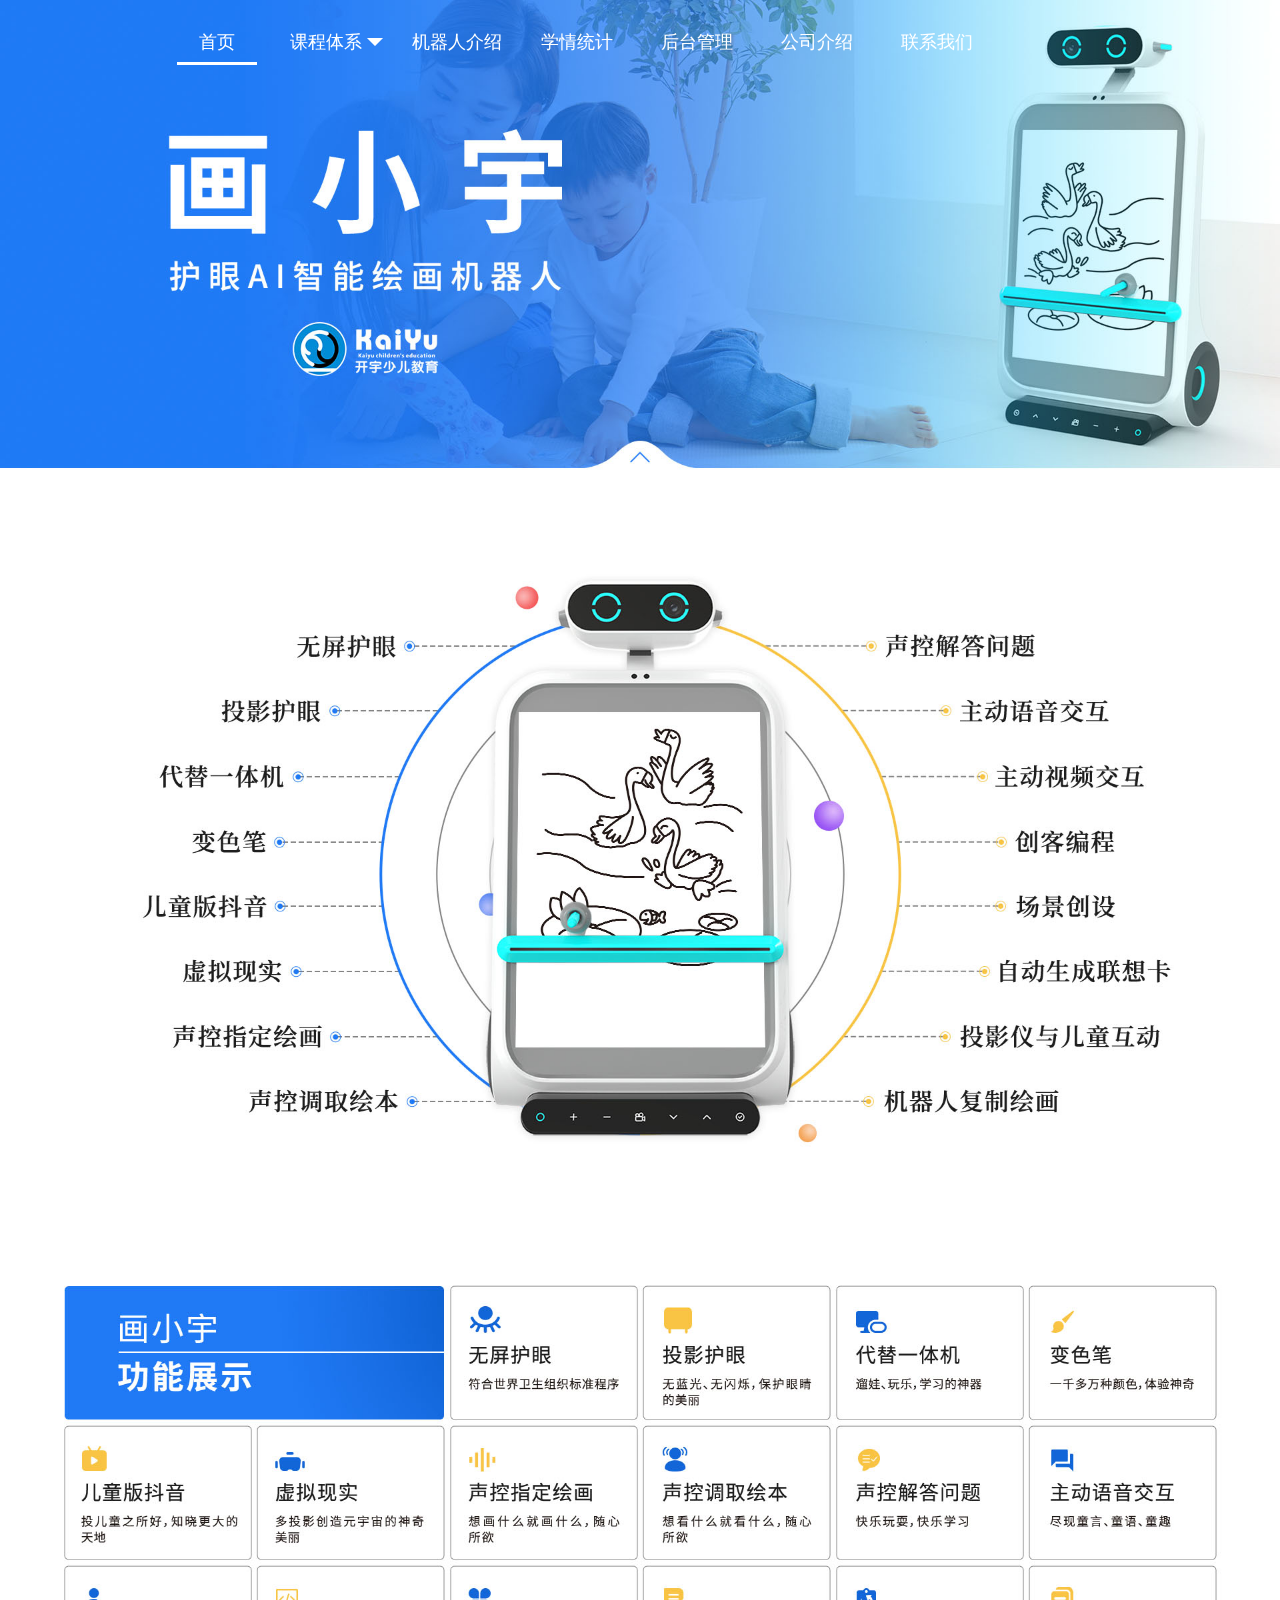
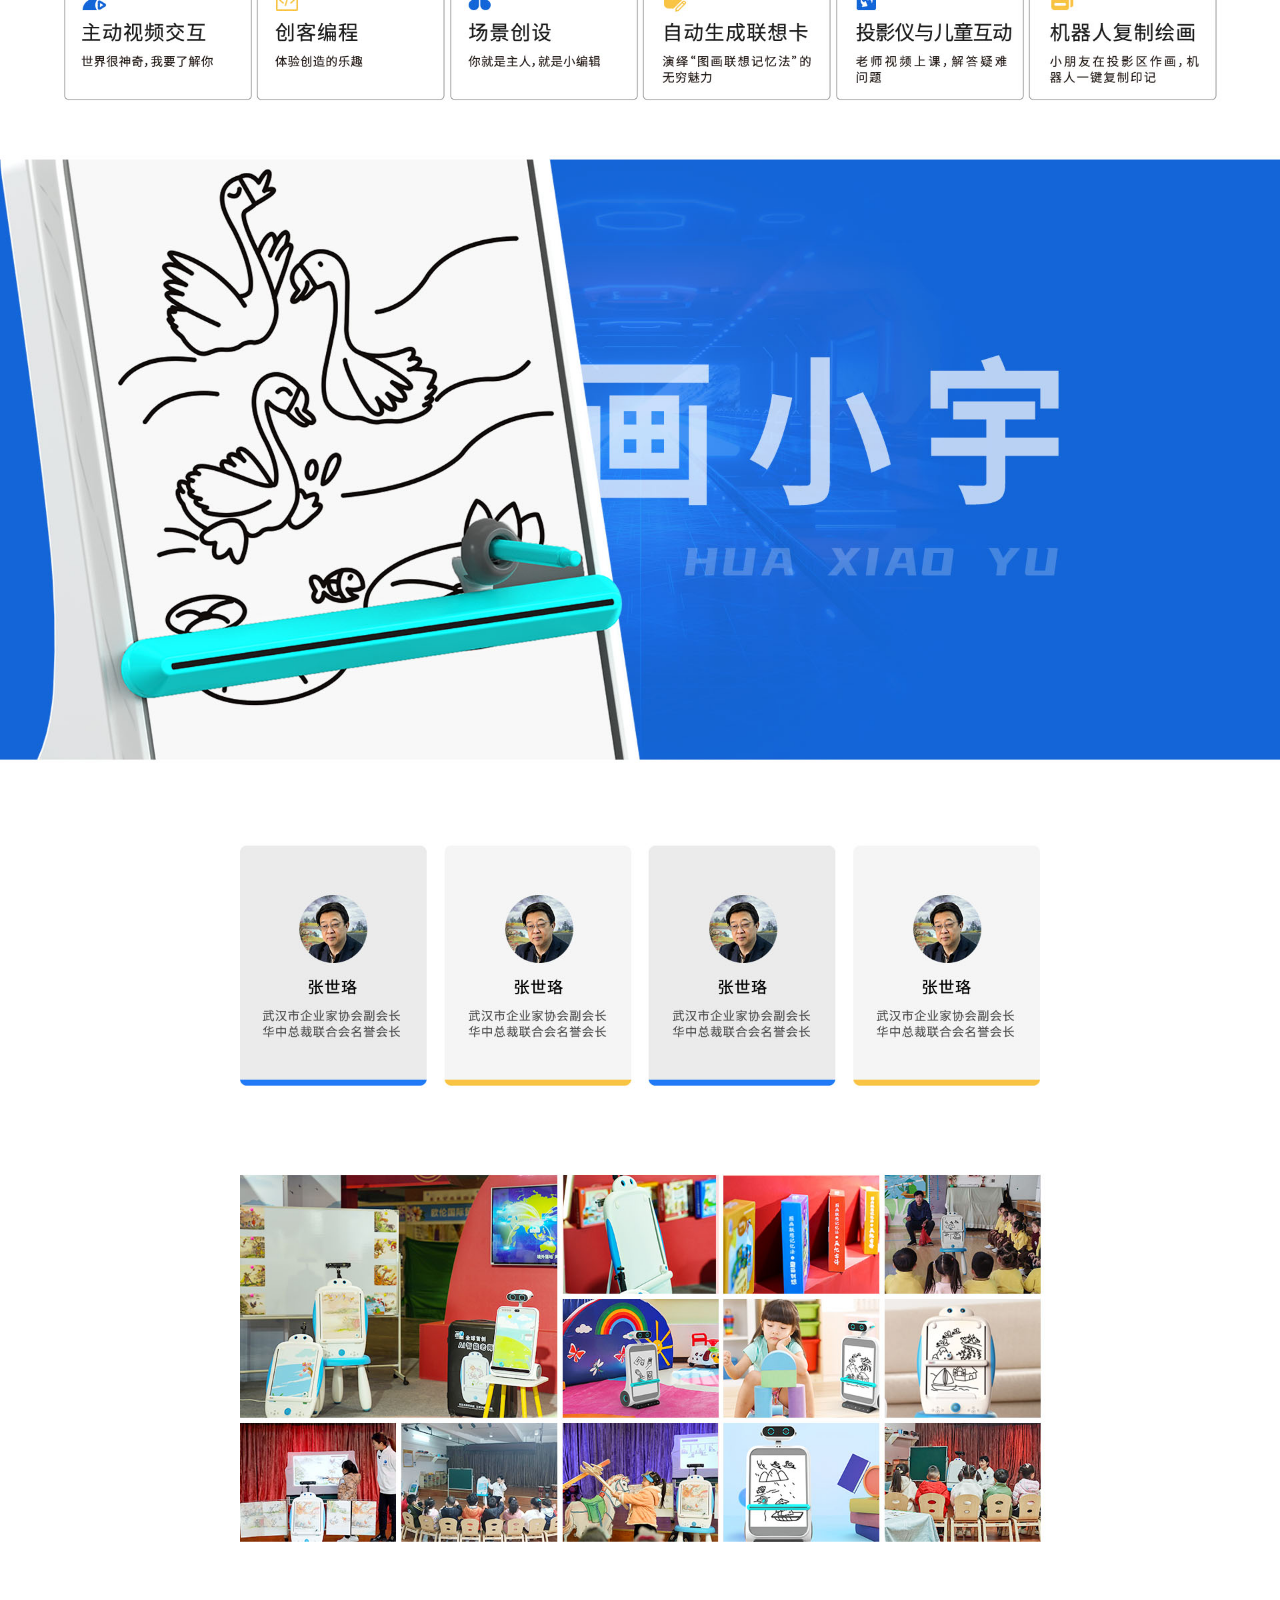
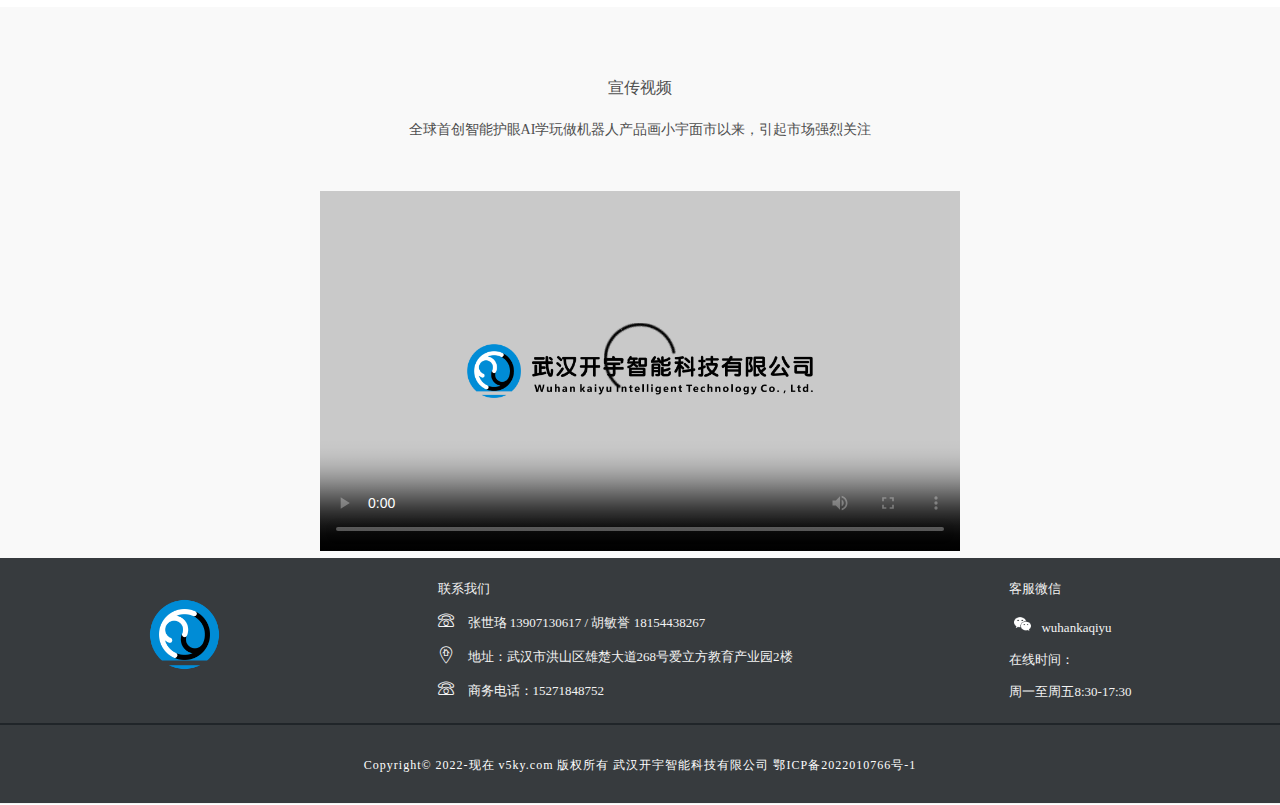
==== index.html @ de6a9e25 "初始化项目" ====
<!DOCTYPE html>
<html xmlns:ng="http://angularjs.org">
<head>
	<title>武汉开宇,画小宇,开宇智能</title>
	<meta charset="utf-8">
	<meta name="baidu-site-verification" content="code-xxx" />
    <meta name='keyword' content='武汉开宇,画小宇,开宇智能'>
    <meta name='description' content="武汉开宇智能教育硏究院是由长江传媒爱立方学前教育股份有限公司和武汉开宇智能科技有限公司联合打造的核心企业。武汉开宇智能教育研究院始终坚持“让亿万幼儿能快乐学习”的企业宗旨，着力打造幼教课程、幼教机器“画小宇”、幼教学习方式《图画联想记忆法》三位一体的智慧教育模式。">
	<link rel="icon" type="image/x-icon" href="img/logo.ico"/>
	<link rel="stylesheet" type="text/css" href="css/body_style.css"/>
	<link rel="stylesheet" type="text/css" href="css/home_0619.css"/>
	<link rel="stylesheet" type="text/css" href="css/header_0619.css"/>
	<link rel="stylesheet" type="text/css" href="css/iconfont.css">
	<script type="text/javascript" src="js/angular.min.js" ></script>
	<script type="text/javascript" src="js/angular-sanitize.min.js"></script>
	<script type="text/javascript" src="js/jquery-3.0.0.min.js"></script>
	<script type="text/javascript" src="js/Baidu_count_0629.js"></script>
</head>
<body>

	<header id="header" class="header header2">
		<div class="container newc">
			<span class="logo"><a href="javascript:void()"></a></span>
			<nav class="new-nav">
				<div id="collapse" class="collapse nav">
					<ul>
						<li class="nav-item active"><a href="./index.html" target="_parent">首页</a></li>
						<li class="nav-item ">
							<a href=" ">课程体系
								<div class="icon"><i class="iconfont icon-zelvxuanzefeiyongdaosanjiaoxingfandui"></i></div>
							</a>
							<ul class="dropdown" style="width:122px">
								<li><a href="./course_detail.html">课程介绍</a></li>
                                <li><a href="http://iot.v5ky.com/userbackcourse/#/ ">课程观看</a></li>
								<li><a href="./online_course.html">线上课堂</a></li>
                                <li><a href="./offline_course.html">线下课堂</a></li>
							</ul>
						</li>
                        <li class="nav-item"><a href="./robot_detail.html" target="_parent">机器人介绍</a></li>
						<li class="nav-item"><a href="http://iot.v5ky.com/scoreboard/#/" target="_parent">学情统计</a></li>
                        <li class="nav-item"><a href="http://iot.v5ky.com/admin/" target="_parent">后台管理</a></li>
						<li class="nav-item"><a href="./introduce.html" target="_parent">公司介绍</a></li>
                        <li class="nav-item"><a href="./collaborate.html" target="_parent">联系我们</a></li>
					</ul>
				</div>
<!--				<div class="login">-->
<!--					<a href="#">登录/注册</a>-->
<!--				</div>-->
			</nav>
		</div>
	</header>
    <div class="main">
       <img style="display: block;" src="img/0619/index/index_down07.jpg"  alt="">
    </div>
    <section class="section" >
    	<div class="newsInfo-title">
<!--			<img style="width:140px" src="./img/News.png"/>-->
			<p style="font-size: 16px;">宣传视频</p>
			<span>全球首创智能护眼AI学玩做机器人产品画小宇面市以来，引起市场强烈关注</span>
		</div>
    	<div class="newsInfo-vedio">
			<div class="vedio-list">
			   <video src="video/KaiyuShow1.mp4"   controls="controls" preload="auto" poster="img/logo0.png">
			    <!--   	<img style="position: absolute;top: 0;left: 0;z-index: 10010;" src="img/video_poster.png" alt=""> -->
			   </video>
			</div>
		</div>

<!--		<div class="newsInfo-list">-->
<!--			<div id="listInfo" class="listInfo">-->

<!--			</div>-->

<!--		</div>-->
    </section>
<!--     <div class="main">-->
<!--        <img style="display: block;" src="img/0619/index/index_down08.jpg"  alt="">-->
<!--        <img style="display: block;" src="img/0619/index/index_down09.jpg"  alt="">-->
<!--    </div>-->
    <footer class="footer">
    	<div class="top">
    		<div class="f_logo">
    			<img class="marT10" src="./img/logo1.png" style="margin-top: 20px" height="73px" width="102px" />
    		</div>
    		<div class="acontactUs">
    			联系我们
    			<div class="phone marT10">
    				<i class="iconfont icon-dianhuaji"></i> 张世珞 13907130617 / 胡敏誉 18154438267
    			</div>
    			<div class="address marT10">
    				<i class="iconfont icon-dizhi" style="font-size: 16px"></i> 地址：武汉市洪山区雄楚大道268号爱立方教育产业园2楼
    			</div>

                <div class="phone marT10">
    				<i class="iconfont icon-dianhuaji"></i> 商务电话：15271848752
    			</div>

<!--    			<div class="email marT10">-->
<!--    				<i class="iconfont icon-icon-mail"></i> 邮箱：-->
<!--    			</div>-->
    		</div>
    		<div class="server">
    			客服微信
    			<div class="qq marT10">
    				<image src="./img/weixin.png" style="width: 17px;margin: 5px 10px 0 5px;" />wuhankaqiyu
    			</div>
    			<div class="server marT10">
    				在线时间：
    			</div>
    			<div class="marT10">
    				周一至周五8:30-17:30
    			</div>
    		</div>
<!--            <div>-->
<!--                <image src="./img/add_vx.jpg" style="width: 200px; margin: 5px 10px 0 5px;" />-->
<!--            </div>-->
    	</div>
		<div class="bottom">
			<a class="copyright" href="https://beian.miit.gov.cn">Copyright© 2022-现在 v5ky.com 版权所有&nbsp;武汉开宇智能科技有限公司 鄂ICP备2022010766号-1</a>
		</div>
    </footer>

<script src="./js/jquery-3.0.0.min.js"></script>
<script src="./js/global_0619.js"></script>
<!--<script type="text/javascript">-->
<!--	if(isIE = navigator.userAgent.indexOf("MSIE")!=-1) {-->
<!--        $('#listInfo').attr('class','listInfo2');-->
<!--    }-->

<!--	function getNewsList() {-->
<!--		// var apiUrl = 'xxx';-->
<!--		$.ajax({-->
<!--			url: apiUrl + '/news',-->
<!--			success: function(res){-->
<!--				var results = res.result.results || []-->
<!--				var html = '<ul>';-->
<!--				for(var i = 0; i<results.length; i++) {-->
<!--					var content = '';-->
<!--					if(results[i].category == 0) {-->
<!--						content = results[i].url && results[i].url.indexOf('http') != -1 ? results[i].url : 'http://' + results[i].url;-->
<!--						html += '<li>\-->
<!--							<a href="'+ content +'" target="_blank" rel="nofollow">\-->
<!--								<p>'+ results[i].title +'</p>\-->
<!--							</a>\-->
<!--							<span>'+ new Date(results[i].time).pattern('yyyy-MM-dd') + '</span>\-->
<!--	   					</li>'-->
<!--					} else {-->
<!--						content = results[i]._id-->
<!--						html += '<li>\-->
<!--							<a href="newsDetails.html?id='+ content +'" target="_blank" rel="nofollow">\-->
<!--								<p>'+ results[i].title +'</p>\-->
<!--							</a>\-->
<!--							<span>'+ new Date(results[i].time).pattern('yyyy-MM-dd') + '</span>\-->
<!--	   					</li>'-->
<!--					}-->

<!--				}-->
<!--				html += '</ul>'-->
<!--				$('#listInfo').html(html);-->
<!--			}-->
<!--		})-->
<!--	}-->
<!--	getNewsList()-->
<!--	/*window.onscroll=function(){-->
<!--		if($('header').offset().top <=1000 && $('header').offset().top >=500){-->
<!--              $('video').attr('autoplay','autoplay');-->
<!--		}else{-->
<!--               $('video').removeAttr('autoplay');-->
<!--		}-->
<!--	}*/-->
<!--</script>-->
</body>
</html>
---- css/body_style.css ----
@charset "utf-8";
/* CSS Document */

body{overflow-x:auto; text-align: center; arial; border:0px; font:12px  Microsoft YaHei,"\5B8B\4F53",sans-serif;   text-align:center; }
body,h1,h2,h3,h4,h5,h6,hr,p,blockquote,dl,dt,dd,pre,form,fieldset,legend,button,input,textarea,th,td{margin:0;padding:0; font-size:12px;}
input,button,textarea,select{font-family:inherit;font-size:inherit;font-weight:inherit; outline:none;}
h1,h2,h3,h4,h5,h6{font-size:100%;}
address,cite,dfn,em,var{font-style:normal;}
code,kbd,pre,samp{font-family:courier new,courier,monospace;}
small{font-size:12px;}
/*ul,ol li{list-style:none;}*/
legend{color:#000;}
fieldset{border:0;}
img{border:0;width: 100%;}
button,input,select,textarea{font-size:100%;}
table{border-collapse:collapse;border-spacing:0;}
a{ text-decoration:none; outline:none;}
*, *::after, *::before {
    box-sizing: border-box;
}
header,section,footer {
	min-width: 1200px;
}
.marT10 {
	margin-top: 10px;
}
.iconfont {
	margin-right: 10px;
}
.mainB{
	font: 14px Helvetica Neue,Helvetica,PingFang SC,\5FAE\8F6F\96C5\9ED1,Tahoma,Arial,sans-serif;
	font-size: 12px;
	line-height: 18px;
	color: #787878;
	font-family: "Noto Sans SC";
	font-weight: 300;
	box-sizing: border-box;
	-webkit-tap-highlight-color: rgba(0,0,0,0);
	padding: 0;
	margin: 0;
	position: relative;
	z-index: 0;
}
.mainProductBlock{
	font: 14px Helvetica Neue,Helvetica,PingFang SC,\5FAE\8F6F\96C5\9ED1,Tahoma,Arial,sans-serif;
	font-size: 12px;
	line-height: 18px;
	color: #787878;
	font-family: "Noto Sans SC";
	font-weight: 300;
	box-sizing: border-box;
	-webkit-tap-highlight-color: rgba(0,0,0,0);
	padding: 0;
	position: relative;
	margin: 0 auto;
	/*width: 1220px;*/
	/*padding-left: 5px;*/
	/*padding-right: 5px;*/
}
.MainBlock cf{
	font: 14px Helvetica Neue,Helvetica,PingFang SC,\5FAE\8F6F\96C5\9ED1,Tahoma,Arial,sans-serif;
	font-size: 12px;
	line-height: 18px;
	color: #787878;
	font-family: "Noto Sans SC";
	font-weight: 300;
	box-sizing: border-box;
	-webkit-tap-highlight-color: rgba(0,0,0,0);
	padding: 0;
	margin: 0 auto;
	position: relative;
	min-height: 160px;
	overflow: hidden;
}
.MBlock_hh MBlock_ht MBlock_o Block5{
	font: 14px Helvetica Neue,Helvetica,PingFang SC,\5FAE\8F6F\96C5\9ED1,Tahoma,Arial,sans-serif;
	font-size: 12px;
	line-height: 18px;
	color: #787878;
	font-family: "Noto Sans SC";
	font-weight: 300;
	box-sizing: border-box;
	-webkit-tap-highlight-color: rgba(0,0,0,0);
	padding: 0;
	margin: 0;
}
.te1{background:url(../img/investment.png) no-repeat;background-size:100% 100%;height:1140px;
	font: 14px Helvetica Neue,Helvetica,PingFang SC,\5FAE\8F6F\96C5\9ED1,Tahoma,Arial,sans-serif;
	font-size: 12px;
	line-height: 18px;
	color: #787878;
	font-family: "Noto Sans SC";
	font-weight: 300;
	box-sizing: border-box;
	-webkit-tap-highlight-color: rgba(0,0,0,0);
	padding: 0;
	margin: 0;
	background-size: 100% 100%;
	}
.te2{
	font-style: italic;
	color: black;
	text-align: center;
	padding-top: 100px;
	margin-left: 100px;
	font-size: 2rem;
	font-weight: 600;}
.te3{
	color: black;
	font-size: 1.15rem;
	text-align: right;
	margin-right: 453px;
	padding-top: 30px;
	font-weight: 400;}
.te4{margin:50px 200px 850px 200px;background-color:rgba(255, 255, 255, 0.5);width:800px;height:900px;
	font: 14px Helvetica Neue,Helvetica,PingFang SC,\5FAE\8F6F\96C5\9ED1,Tahoma,Arial,sans-serif;
	font-size: 12px;
	line-height: 18px;
	color: #787878;
	font-family: "Noto Sans SC";
	font-weight: 300;
	box-sizing: border-box;
	-webkit-tap-highlight-color: rgba(0,0,0,0);
	padding: 0;
	margin: 20px auto 100px;
	background-color: rgba(255, 255, 255, 0.5);
	width: 800px;
	height: 750px;
	line-height:40px;}
.te5{margin:70px 450px;background-color:rgba(255, 255, 255, 0.8);width:600px;height:740px;
	font: 14px Helvetica Neue,Helvetica,PingFang SC,\5FAE\8F6F\96C5\9ED1,Tahoma,Arial,sans-serif;
	font-size: 12px;
	line-height: 18px;
	color: #787878;
	font-family: "Noto Sans SC";
	font-weight: 300;
	box-sizing: border-box;
	-webkit-tap-highlight-color: rgba(0,0,0,0);
	padding: 0;
	margin: 0px 100px;
	background-color: rgba(255, 255, 255, 0.8);
	width: 600px;
	height: 600px;}
.te6{
	font: 14px Helvetica Neue,Helvetica,PingFang SC,\5FAE\8F6F\96C5\9ED1,Tahoma,Arial,sans-serif;
	line-height: 18px;
	font-family: "Noto Sans SC";
	font-weight: 300;
	box-sizing: border-box;
	-webkit-tap-highlight-color: rgba(0,0,0,0);
	margin: 0;
	color: black;
	font-size: 1.8rem;
	padding: 30px 0 0 100px;
	margin-bottom: 10px
}
.te6 input {
	height: 2rem; 
	width: 16.4rem; 
	margin-left: -90px; 
	font-size:15px
}
.te6 textarea {
	width:16.4rem;
	margin-left: -100px;
	resize: none; 
	font-size:15px;
	border-color: #CCC;
}
.te7{text-align:right;color:black;margin-right:70px;padding-top:5px}
.te7 img{width:30px;height:30px}
.te9{width:100px;margin-left:20px;;margin-bottom: 20px;}
.te10{width: 20px;height: 20px;margin: 10px 5px 0 435px}
.te11{    font-weight: 400;font-size:1.5rem;color:black}
.te12{    font-weight: 400;font-size:1.5rem;color:black;padding-left:10px}
.te13{
	/* padding-right:50px; */
	float: left;
	font-size: medium;
	margin-top: 10px;
	height: fit-content;
}
---- css/home_0619.css ----
video {
	width: 100%;
	height: 100%;
}
ul,li {
	margin: 0px;
	padding: 0px;
}
/*导航样式*/
/* .header {
	height: 80px;
	width: 100%;
	background-color: #FFFFFF;
	box-shadow: 0 4px 5px rgba(0,0,0,0.1);
	position: fixed;
	z-index: 1;
} */
.header .container {
	width: 1200px;
	margin: 0 auto;
	height: 100%;
	padding: 0 15px 0 50px;
}
.header .container .logo {
	display: block;
	width: 56px;
	height: 80px;
	float: left;
}
.header .container .logo a {
	display: block;
	width: 100%;
	height: 100%;
	background: url(../img/logo.png) no-repeat 0 center;
	background-size: 56px 54px;
}
.header .container .new-nav {
	color: #333;
	font-size: 18px;
	float: right;
	height: 60px;
	width: 93%;
	text-align: center;
	margin: 20px 0 -5px;
}
.header .container .new-nav .collapse {
	float: left;
	display: inline-block;
	margin-left: 80px;
}
.header .container .new-nav .collapse li {
	display: block;
	float: left;
	margin-left: 20px;
	font-size: 18px;
	width: 110px;
}
.header .container .new-nav .collapse .nav-item {
	position: relative;
}
.header .container .new-nav .collapse .nav-item > a {
	display: inline-block;
	height: 45px;
	line-height: 45px;
	min-width: 80px;
	color: #333333;
	/* padding: 0 10px */
}
.header .container .new-nav .collapse .nav-item > a:HOVER {
	color: rgba(108,108,108,0.8);
	cursor: pointer;
}
.header .container .new-nav .collapse .nav-item.active > a {
	/*background-color: #5197ED;*/
	color: #FFFFFF;
}
.header .container .new-nav .login {
	display: block;
	float: right;
	width: 100px;
	height: 45px;
	line-height: 45px;
}
.header .container .new-nav .login > a {
	color: #333;
	padding: 0 5px;
}
.header .container .new-nav .login > a:HOVER {
	color: rgba(108,108,108,0.8);
}

/*ai课程部分样式*/
.banner {
	background: url(../img/banner.png) no-repeat;
	background-size: cover;
	background-position: 50% center;
	height: 830px;
	color: #FFFFFF;
}
.banner > span:first-child {
	font-size: 60px;
	padding-top: 30px;
	display: block;
}
.banner > span {
	font-size: 17px;
	margin-top: -10px;
	display: block;
	letter-spacing: 1px;
	display: inline-block;
	padding-top: 15px;
}
.banner b {
	display:inline-block;
	width: 161px;
	height: 8px;
	border-top: 1px solid #FFF;
	margin: 0 30px;
}
.news,.product,.bingo,.Kindergarten {
	width: 100%;
}
, .product .productInfo,.bingo .bingoInfo,.kindergarten .kindergartenInfo {
	margin-left: auto;
	margin-right: auto;
	color: #666;
	font-size: 14px;
}
 .newsInfo-title,.product .productInfo .product-title {
	padding-top: 70px;
}
 .newsInfo-title > p ,.product .productInfo .product-title > p,.kindergartenTitle > p {
	font-size: 24px;
	margin-bottom: 20px;
}
/*新闻信息列表，视频样式*/
.news {
	background-color: #F4F4F4;
}
 {
	height: 660px;
	width: 1200px;
}
 .newsInfo-vedio {
	width: 640px;
	height: 400px;
	display: inline-block;
	/* position: relative; */
}
 .newsInfo-vedio .vedio-list {
	width: 640px;
	height: 360px;
	background-color: #C9C9C9;
	margin-top: 50px;
}
 .newsInfo-vedio .vedio-list video {
	width: 100%;
	height: 100%;
}
 .newsInfo-vedio > a,
 .newsInfo-list > a {
	margin-top: 20px;
	position: absolute;
	right: 0;
	bottom: 0;
	color: #666;
}
 .newsInfo-vedio > a:HOVER,
 .newsInfo-list > a:HOVER {
	color: #09239a;
}
 .newsInfo-list {
	/* float: right; */
	height: 400px;
	margin-left: 20px;
	width: 500px;
	 position: relative; 
	display: inline-block;
	/*overflow:hidden; */
	
}
 .newsInfo-list .listInfo {
	height: 320px;
	width: 104%;
	position: absolute;
	top: 13%;
	overflow:auto; 
	padding-right: 10px;
}
.newsInfo-list .listInfo ul {
	margin: 0px;
	padding: 0px;
}
 .newsInfo-list .listInfo li {
	color: #666;
	font-size: 14px;
	margin-bottom: 15px;
	text-align: left;
	list-style: none;
}
 .newsInfo-list .listInfo li a > p:first-child {
	font-size: 16px;
	color: #333;
	margin-bottom: 3px;
}
 .newsInfo-list .listInfo li a > p:last-child {
	font-size: 14px;
}
 .newsInfo-list .listInfo li:before {
	content: "●";
	color: #09239a;
	position: absolute;
}
 .newsInfo-list .listInfo li > a {
	display: inline-block;
	font-size: 14px;
	width: 373px;
	margin: 0 15px 0 20px;
	color: #666;
}
 .newsInfo-list .listInfo li > a:HOVER {
	cursor: pointer;
	text-decoration: underline;
}
 .newsInfo-list .listInfo li > span {
	float: right;
}
 .newsInfo-list > a {
	margin-right: 10%;
}

.newsInfo-list .listInfo2 {
	height: 320px;
	width: 107%;
	position: absolute;
	top: 13%;
	overflow:auto; 
	padding-right: 10px;
}
 .newsInfo-list .listInfo2 li {
	color: #666;
	font-size: 14px;
	margin-bottom: 15px;
	text-align: left;
}
 .newsInfo-list .listInfo2 li a > p:first-child {
	font-size: 16px;
	color: #333;
	margin-bottom: 3px;
}
 .newsInfo-list .listInfo2 li a > p:last-child {
	font-size: 14px;
}
 .newsInfo-list .listInfo2 li:before {
	content: "●";
	color: #09239a;
	position: absolute;
}
 .newsInfo-list .listInfo2 li > a {
	display: inline-block;
	font-size: 14px;
	width: 373px;
	margin: 0 15px 0 20px;
	color: #666;
}
 .newsInfo-list .listInfo2 li > a:HOVER {
	cursor: pointer;
	text-decoration: underline;
}
 .newsInfo-list .listInfo2 li > span {
	float: right;
}
 .newsInfo-list > a {
	margin-right: 10%;
}
/*机器人功能和优势*/
.product {
	background-color: #FFFFFF;
}
.product .productInfo {
	height: 770px;
	width: 1200px;
}
.product .productInfo .product-title > span {
	width: 900px;
	line-height: 30px;
	text-align: left;
	display: block;
	margin: 0 auto;
	margin-bottom: 30px;
}
.product_functions {
	width: 380px;
	height: 240px;
	margin: 0 20px 20px 0;
	float: left;
	overflow: hidden;
}
.product_functions .product-top img {
	width: 146px;
	margin-top: 47px;
	transition: width 0.5s;
	-moz-transition:width 0.5s; /* Firefox 4 */
	-webkit-transition:width 0.5s; /* Safari and Chrome */
	-o-transition:width 0.5s; /* Opera */
}
.product_functions .product-top p {
	color: #FFFFFF;
	font-size: 20px;
}
.product .productInfo .product-list .product_functions .product-top {
	width: 380px;
	height: 240px;
}
.product .productInfo .product-list .family-img,
.product .productInfo .product-list .family-int .circular {
	background-color: #62CD95;
}
.product .productInfo .product-list .attendance-img,
.product .productInfo .product-list .attendance-int .circular {
	background-color:#5197ED;
}
.product .productInfo .product-list .course-img,
.product .productInfo .product-list .course-int .circular {
	background-color: #FF9FA0;
}
.product .productInfo .product-list .photo-img,
.product .productInfo .product-list .photo-int .circular {
	background-color: #FA8F6F;
}
.product .productInfo .product-list .pleasure-img,
.product .productInfo .product-list .pleasure-int .circular {
	background-color: #F1D26C;
}
.product .productInfo .product-list .evaluation-img,
.product .productInfo .product-list .evaluation-int .circular {
	background-color: #9C87C3;
}
.product .productInfo .product-list .product_functions .box {
	width: 380px;
	height: 480px;
	transform: translateY(-240px);
	-moz-transform:translateY(-240px); /* Firefox 4 */
	-webkit-transform:translateY(-240px); /* Safari and Chrome */
	-o-transform:translateY(-240px); /* Opera */
	transition: transform 0.5s ease-in-out 0s;
	-moz-transition:transform 0.5s ease-in-out 0s; /* Firefox 4 */
	-webkit-transition:transform 0.5s ease-in-out 0s; /* Safari and Chrome */
	-o-transition:transform 0.5s ease-in-out 0s; /* Opera */
}
.product .productInfo .product-list .product_functions .box:HOVER .product-top > img {
	width: 20px;
}
.product .productInfo .product-list .product_functions .box:HOVER {
	transform: translateY(0);
	-moz-transform:translateY(0); /* Firefox 4 */
	-webkit-transform:translateY(0); /* Safari and Chrome */
	-o-transform:translateY(0); /* Opera */
}
.product .productInfo .product-list .product_functions .product-cont {
	width: 380px;
	height: 240px;
	position: relative;
}
.product .productInfo .product-list .product_functions .product-cont .family-int-title,
.product .productInfo .product-list .product_functions .product-cont .attendance-int-title,
.product .productInfo .product-list .product_functions .product-cont .course-int-title,
.product .productInfo .product-list .product_functions .product-cont .photo-int-title,
.product .productInfo .product-list .product_functions .product-cont .pleasure-int-title,
.product .productInfo .product-list .product_functions .product-cont .evaluation-int-title {
	font-size: 20px;
	color: #333;
	padding-top: 45px;
}
.product .productInfo .product-list .product_functions .product-cont .family-int-content p,
.product .productInfo .product-list .product_functions .product-cont .attendance-int-content p,
.product .productInfo .product-list .product_functions .product-cont .course-int-content p,
.product .productInfo .product-list .product_functions .product-cont .photo-int-content p,
.product .productInfo .product-list .product_functions .product-cont .pleasure-int-content p,
.product .productInfo .product-list .product_functions .product-cont .evaluation-int-content p {
	font-size: 16px;
	color: #333;
	line-height: 25px;
	margin: 15px auto 0;
	width: 300px;
}
.product .productInfo .product-list .product_functions .product-cont .circular,
.product .productInfo .product-list .product_functions .product-cont .circular,
.product .productInfo .product-list .product_functions .product-cont .circular,
.product .productInfo .product-list .product_functions .product-cont .circular,
.product .productInfo .product-list .product_functions .product-cont .circular,
.product .productInfo .product-list .product_functions .product-cont .circular {
	width: 27px;
	height: 27px;
	border-radius: 27px;
	display: block;
	position: absolute;
	bottom: 5%;
	left: 50%;
	margin-left: -13.5px;
}
.product .productInfo .product-list .family-int {
	border-bottom: 4px solid #62CD95;
}
.product .productInfo .product-list .attendance-int {
	border-bottom: 4px solid #5197ED;
}
.product .productInfo .product-list .course-int{
	border-bottom: 4px solid #FF9FA0;
}
.product .productInfo .product-list .photo-int {
	border-bottom: 4px solid #FA8F6F;
}
.product .productInfo .product-list .pleasure-int {
	border-bottom: 4px solid #F1D26C;
}
.product .productInfo .product-list .evaluation-int {
	border-bottom: 4px solid #9C87C3;
}
/*bingo介绍*/
.bingo {
	background: url(../img/bingo_bj.png) no-repeat;
}
.bingo .bingoInfo {
	width: 1200px;
	height: 496px;
	position: relative;
}
.bingo .bingoIntroduce {
	width: 580px;
	padding-top: 190px;
	color: #FFF;
	font-size: 14px;
	text-align: left;
	margin: 0 auto;
	padding-right: 50px; 
}
.bingo .bingoIntroduce > img {
	margin-left: 280px;
}
.bingo .bingoIntroduce > h2 {
	font-size: 24px;
	margin: 20px 0 10px;
}
.bingo .bingoIntroduce .btn {
	margin-top: 17px;
	width: 145px;
	height: 45px;
	overflow: hidden;
	border-radius: 3px;
}
.bingo .bingoIntroduce .btn .btn_more {
	height: 90px;
	height: 145px;
	border-radius: 3px;
	transform: translateY(-45px);
	-moz-transform: translateY(-45px);
	-webkit-transform: translateY(-45px);
	transition: transform 0.3s ease 0s;
	-moz-transition: transform 0.3s ease 0s;
	-webkit-transition: transform 0.3s ease 0s;
	-o-transition: transform 0.3s ease 0s;
}
.bingo .bingoIntroduce .btn .btn_more:HOVER {
	transform: translateY(0px);
	-moz-transform: translateY(0px);
	-webkit-transform: translateY(0px);
	-o-transform: translateY(0px);
}
.bingo .bingoIntroduce .btn .btn_more > a {
	color: #FFF;
	display: block;
	height: 45px;
	line-height: 45px;
	width: 145px;
	text-align: center;
	background-color: #F1D26C;
}
.bingo .bingo-img {
	position: absolute;
	top: 15%;
	right: 8%;
}
/*幼儿园*/
/* .kindergarten {
	background: url(../img/Kindergarten.png) no-repeat;
} */
.kindergartenTitle > img {
	margin-top: 20px;
}
.kindergartenList {
	background: url('../img/youeryuan.png') no-repeat;
	background-size: contain;
	width: 100%;
	height: 95%;
}				
.kindergarten .kindergartenInfo {
	width: 1200px;
	height: 890px;
	position: relative;
	margin-bottom: 40px;
}
.kindergarten .kindergartenInfo .KindIcon {
	display: block;
	position: absolute;
	width: 571px;
	height: 239px;
	background: url(../img/KindIcon.png) no-repeat;
}
.kindergarten .kindergartenInfo .KindIcon .kind-quote {
	position: absolute;
	top: 23%;
	left: 30%;
	text-align: left;
	width: 255px;
	height: 70px;
	overflow: hidden;
}
.kindergarten .kindergartenInfo .KindIcon .kind-quote > a {
	color: #373F52;
	font-size: 20px;
	display: block;
	margin-bottom: 5px;
}
.kindergarten .kindergartenInfo .KindIcon .kind-quote > span {
	color: #B9C0CF;
	font-size: 16px;
}
.kindergarten .kindergartenInfo .KindIcon b {
	display: block;
	width: 72px;
	height: 72px;
	border-radius: 36px;
	background-color: #E6E6E6;
	position: absolute;
	top: 22.5%;
	left: 14%;
}
.kindergarten .kindergartenInfo .icon-1 {
	right: 5%;
	top: 14%;
}
.kindergarten .kindergartenInfo .icon-2 {
	right: 12%;
	top: 34%;
}
.kindergarten .kindergartenInfo .icon-3 {
	right: 8%;
	top: 54%;
}
.kindergarten .kindergartenInfo .icon-4 {
	right: 42%;
	top: 46%;
}
.kindergarten .kindergartenInfo .icon-5 {
	right: 33%;
	top: 67%;
}
/*视频列表*/
.section {
	width: 100%;
	background-color: #f9f9f9;
	/* padding-top: 80px; */
}
.section .switch {
	width: 1200px;
	height: auto;
	margin: 0 auto; 
	padding-top: 20px;
	min-height: 625px;
}
.section .switch .switch_title {
	text-align: left;
}
.section .switch .switch_title > a {
	color: #5197ED;
	width: 50px;
	margin-right: 20px;
	font-size: 20px;
	padding-bottom: 5px; 
}
.section .switch .switch_title > a:HOVER {
	cursor: pointer;
	opacity: 0.7;
}
.section .switch .switch_title > a.line,
.section .switch .switch_title > a.line:HOVER {
	border-bottom: 4px solid #5197ED;
	opacity: 1;
}
.section .switch .vedios,.section .switch .photos {
	width: 1220px;
	height: auto;
}
.section .switch .switch .switch_section {
	margin-bottom: 20px;
	margin-right: 10px;
	border: 1px solid #DCDCDC;
	float: left;
}
.section .switch .vedios .vedioInfo.switch_section {
	width: 294px;
	height: 197px;
}
.section .switch .vedios .vedioInfo .vedioImg {
	width: 100%;
	height: 165px;
	background-color: #E6E6E6;
}
.section .switch .vedios .vedioInfo:HOVER,
.section .switch .photos .photoInfo:HOVER {
	cursor: pointer;
	transform: translateY(-2px);
	-moz-transform:translateY(-2px); /* Firefox 4 */
	-webkit-transform:translateY(-2px); /* Safari and Chrome */
	-o-transform:translateY(-2px); /* Opera */
	box-shadow: 0 3px 8px rgba(0,0,0,0.2);
}
.section .switch .vedios .vedioInfo .vedioDate,
.section .switch .photos .photoInfo .photoDate {
	height: 30px;
	line-height: 30px;
}
.section .switch .vedios .vedioInfo .vedioDate > span,
.section .switch .photos .photoInfo .photoDate > span {
	font-size: 14px;
	color: #666;
	margin: 0 13px;
}
/*照片列表*/
.section .switch .photos .photoInfo.switch_section {
	width: 190px;
	height: 221px;
}
.section .switch .photos .photoInfo .photoImg {
	width: 100%;
	height: 190px;
	background-color: #E6E6E6;
}
.section .switch .photos .photoInfo .photoImg img,
.section .switch .vedios .vedioInfo .vedioImg video {
	width: 100%;
	height: 100%;
}
/*页码*/
.page {
	width: 1200px;
	height: 50px;
	margin: 30px 0;
	text-align: center;
	float: left;
}
.page li {
	display: inline-block;
	margin: 5px;
}
.page li.pageJump {
	margin-left: 50px;
	font-size: 14px;
}
.page li.pageJump > input {
	border: 1px solid #DCDCDC;
	width: 51px;
	height: 41px;
	border-radius: 6px;
	text-align: center;
}
.page li a {
	display: block;
	width: 41px;
	height: 41px;
	line-height: 41px;
	font-size: 16px;
	color: #333;
	border: 1px solid #DCDCDC;
	border-radius: 6px;
}
.page .active a {
	background-color: #5197ED;
	color: #FFFFFF;
}
.page li button {
	font-size: 16px;
	width: 51px;
	height: 41px;
	margin-left: 10px;
	border: 1px solid #DCDCDC;
	border-radius: 6px;
	background-color: #FFFFFF;
}
.page li button:HOVER {
	background-color: #5197ED;
	color: #FFFFFF;
}
/*底部链接样式*/
.footer {
	font-size: 12px;
	color: #F3F3F3;
	background-color: #373B3E;
	display: block;
	float: left;
	width: 100%;
}
.footer .info {
	border-bottom: 2px solid #333E48;
	height: 240px;
}
.footer .info .info-list {
	margin: 0 auto;
	width: 1000px;
}
.footer .info .info-list > ul {
	float: left;
	margin-top: 30px;
	width: 200px;
}
.footer .info .info-list > ul li {
	margin: 35px 0;
}
.footer .info .info-list > ul li:HOVER {
 	cursor: pointer;
 	text-decoration: underline;
}

.footer .top {
	width: 1200px;
	display: flex;
	flex-direction: row;
	margin: 20px auto;
    justify-content: space-around;
    text-align: left;
    font-size: 13px;
}

.footer .bottom {
	height: 80px;
	line-height: 80px;
	letter-spacing: 1px;
	border-top: 2px solid #202529;
}
.footer .bottom .copyright > a{
	color: #FFFFFF;
}
.fixedInfo {
	position: fixed;
	bottom: 8%;
	right: 5px;
}
/*二维码的样式*/
.two-code,.tel {
	width: 100px;
	height: 120px;
	box-shadow: 0 0 10px rgba(0,0,0,0.5);
	-moz-box-shadow: 0 0 10px rgba(0,0,0,0.5);
	-webkit-box-shadow: 0 0 10px rgba(0,0,0,0.5);
	-o-box-shadow: 0 0 10px rgba(0,0,0,0.5);;
	border-radius: 10px;
	background-color: #FFF;
}
/* 服务热线 */
.tel {
	width: 100px;
	height: 95px;
	margin-bottom: 5px;
}
.tel img {
	width: 20px;
	height: auto;
	margin-right: 8px;
	vertical-align: text-bottom;
}
.tel > p:first-child {
	padding: 20px 0 10px;
}
.two-code img {
	width: 80px;
	padding-top: 5px; 
}
.two-code p {
	font-size: 12px;
	color: #666;
}
/*底部链接样式*/
.footer {
	font-size: 12px;
	color: #F3F3F3;
	background-color: #373B3E;
	display: block;
	float: left;
	width: 100%;
	border-bottom: 1.5px double;
}
.footer .bottom {
	height: 80px;
	line-height: 80px;
	letter-spacing: 1px;
	color: #FFFFFF;
}
.footer .bottom .copyright{
	color: #FFFFFF;
}
---- css/header_0619.css ----
body {
	color: #4e4e4e;
    font-family: "Microsoft YaHei";
    line-height: 22px;
    font-size: 14px;
    overflow-y:scroll;
}
a {
    color: #5179ED;
    transition: color 300ms ease 0s, background-color 300ms ease 0s;
}

ul,li {
	margin: 0px;
	padding: 0px;
}
/*导航样式*/
.header {
	height: 80px;
	width: 100%;
	/* background-color: #FFFFFF; */
	/* box-shadow: 0 4px 5px rgba(0,0,0,0.2); */
	position: fixed;
	top: 0;
	z-index: 2;
}
.header2 {
	height: 80px;
	width: 100%;
	/* background-color: #FFFFFF; */
	/* box-shadow: 0 4px 5px rgba(0,0,0,0.2); */
	position: fixed;
	top: 0;
	z-index: 2;
}
.header .container {
	width: 1265px;
	margin: 0 auto;
	height: 100%;
	padding: 0 15px 0 50px;
}
.header .container .logo {
	display: block;
	width: 56px;
	height: 80px;
	float: left;
}
.header .container .logo a {
	display: block;
	width: 100%;
	height: 100%;
	background: url(../img/logo.png) no-repeat 0 center;
	background-size: 56px 54px;
}
.header .container .new-nav {
	color: #333;
	font-size: 18px;
	float: right;
	height: 60px;
	width: 93%;
	text-align: center;
	margin: 20px 0 -5px;
}
.header .container .new-nav .collapse {
	float: left;
	display: inline-block;
	margin-left: 10px;
}
.header .container .new-nav .collapse li {
	display: block;
	float: left;
	margin-left: 10px;
	font-size: 18px;
	width: 110px;
}
.header .container .new-nav .collapse .nav-item {
	position: relative;
	height: 60px;
}
.header .container .new-nav .collapse .nav-item > a {
	display: inline-block;
	height: 45px;
	line-height: 45px;
	/* width: 115px; */
	color: #FFFFFF;
}
.header .container .new-nav .collapse .nav-item.epidemic > a  {
	color: red;
}
.header .container .new-nav .collapse .nav-item > a div {
	display: inline-block;
}
.header .container .new-nav .collapse .nav-item:HOVER > a{
	color: #fff;
}
.header .container .new-nav .collapse .nav-item:HOVER .icon{
	color: #FFF;
	animation: rotate 1s 1;
    -webkit-animation: rotate 1s 1; /*Safari and Chrome*/ 
	transform:rotateZ(180deg);
	-ms-transform:rotateZ(180deg); 	/* IE 9 */
	-moz-transform:rotateZ(180deg); 	/* Firefox */
	-webkit-transform:rotateZ(180deg); /* Safari 和 Chrome */
	-o-transform:rotateZ(180deg); 	/* Opera */
}
@keyframes rotate {
    0%{
        transform:rotate(0deg);
        -ms-transform:rotate(0deg);     /* IE 9 */
        -moz-transform:rotate(0deg);    /* Firefox */
        -o-transform:rotate(0deg);
    }
    100% {
        transform:rotateZ(180deg);
        -ms-transform:rotateZ(180deg);   /* IE 9 */
        -moz-transform:rotateZ(180deg);  /* Firefox */
        -o-transform:rotateZ(180deg);    
    }
}

@-webkit-keyframes rotate {
    0%{
        -moz-transform:rotate(0deg);
    }
    100%{
        -moz-transform:rotate(180deg);
    }
}
.icon .iconfont {
	margin: 0;
}
.header .container .new-nav .collapse .nav-item.active > a {
	/*background-color: #5197ED;*/
	color:  #FFFFFF;
	/* border-radius: 25px; */
	border-bottom: 3px solid #FFF;
}
.header .container .new-nav .login {
	display: block;
	float: right;
	width: 100px;
	height: 45px;
	line-height: 45px;
}
.header .container .new-nav .login > a {
	color: #FFF;
	padding: 0 5px;
}
.header .container .new-nav .login > a:HOVER {
	color: #FFFFFF;
}

/* dropdown */

.header .nav li .dropdown{
	background: #fff;
	top:60px;
    position: absolute;
    left: -15px;
    z-index: 99;
	border-top:3px solid #09239a;
	opacity:0;
	visibility:hidden;
	-webkit-transition:all 0.4s ease;
	-moz-transition:all 0.4s ease;
	transition:all 0.4s ease;
}
.header .nav li:hover .dropdown{
	opacity:1;
	visibility:visible;
	left: 3px;
}
.header .nav li .dropdown li{
	color: #09239a;
	float:none;
	margin:0 !important;
	width: 100% !important;
}
.header .nav li .dropdown li a{
	padding: 10px 15px;
    color: #333;
    display: block;
}
.header .nav li .dropdown li a:hover {
	color: #09239a;
}
.header .nav li .dropdown li i{
	float:right;
}

.header .nav li .dropdown li a:before{
	display:none;
}
.main {
	width: 100%;
	height: 100%;
	/* padding-top: 81px; */
}
.main > img {
	width: 100%;
	height: auto;
}
---- css/iconfont.css ----
@font-face {font-family: "iconfont";
  src: url('iconfont.eot?t=1540535220035'); /* IE9*/
  src: url('iconfont.eot?t=1540535220035#iefix') format('embedded-opentype'), /* IE6-IE8 */
  url('[data-uri]') format('woff'),
  url('iconfont.ttf?t=1540535220035') format('truetype'), /* chrome, firefox, opera, Safari, Android, iOS 4.2+*/
  url('iconfont.svg?t=1540535220035#iconfont') format('svg'); /* iOS 4.1- */
}

.iconfont {
  font-family:"iconfont" !important;
  font-size:16px;
  font-style:normal;
  -webkit-font-smoothing: antialiased;
  -moz-osx-font-smoothing: grayscale;
}

.icon-dianhuaji:before { content: "\e611"; }

.icon-icon-mail:before { content: "\e601"; }

.icon-zelvxuanzefeiyongdaosanjiaoxingfandui:before { content: "\e665"; }

.icon-zelvxuanzefeiyongzhengsanjiaoxingzhichi:before { content: "\e666"; }

.icon-dizhi:before { content: "\e620"; }

.icon-ios:before { content: "\e676"; }

.icon-android:before { content: "\e616"; }

.icon-qq:before { content: "\e6a1"; }

.icon-yuandian_zhengchang:before { content: "\e60f"; }

.icon-android-copy:before { content: "\e677"; }

.icon-ios-copy:before { content: "\e678"; }
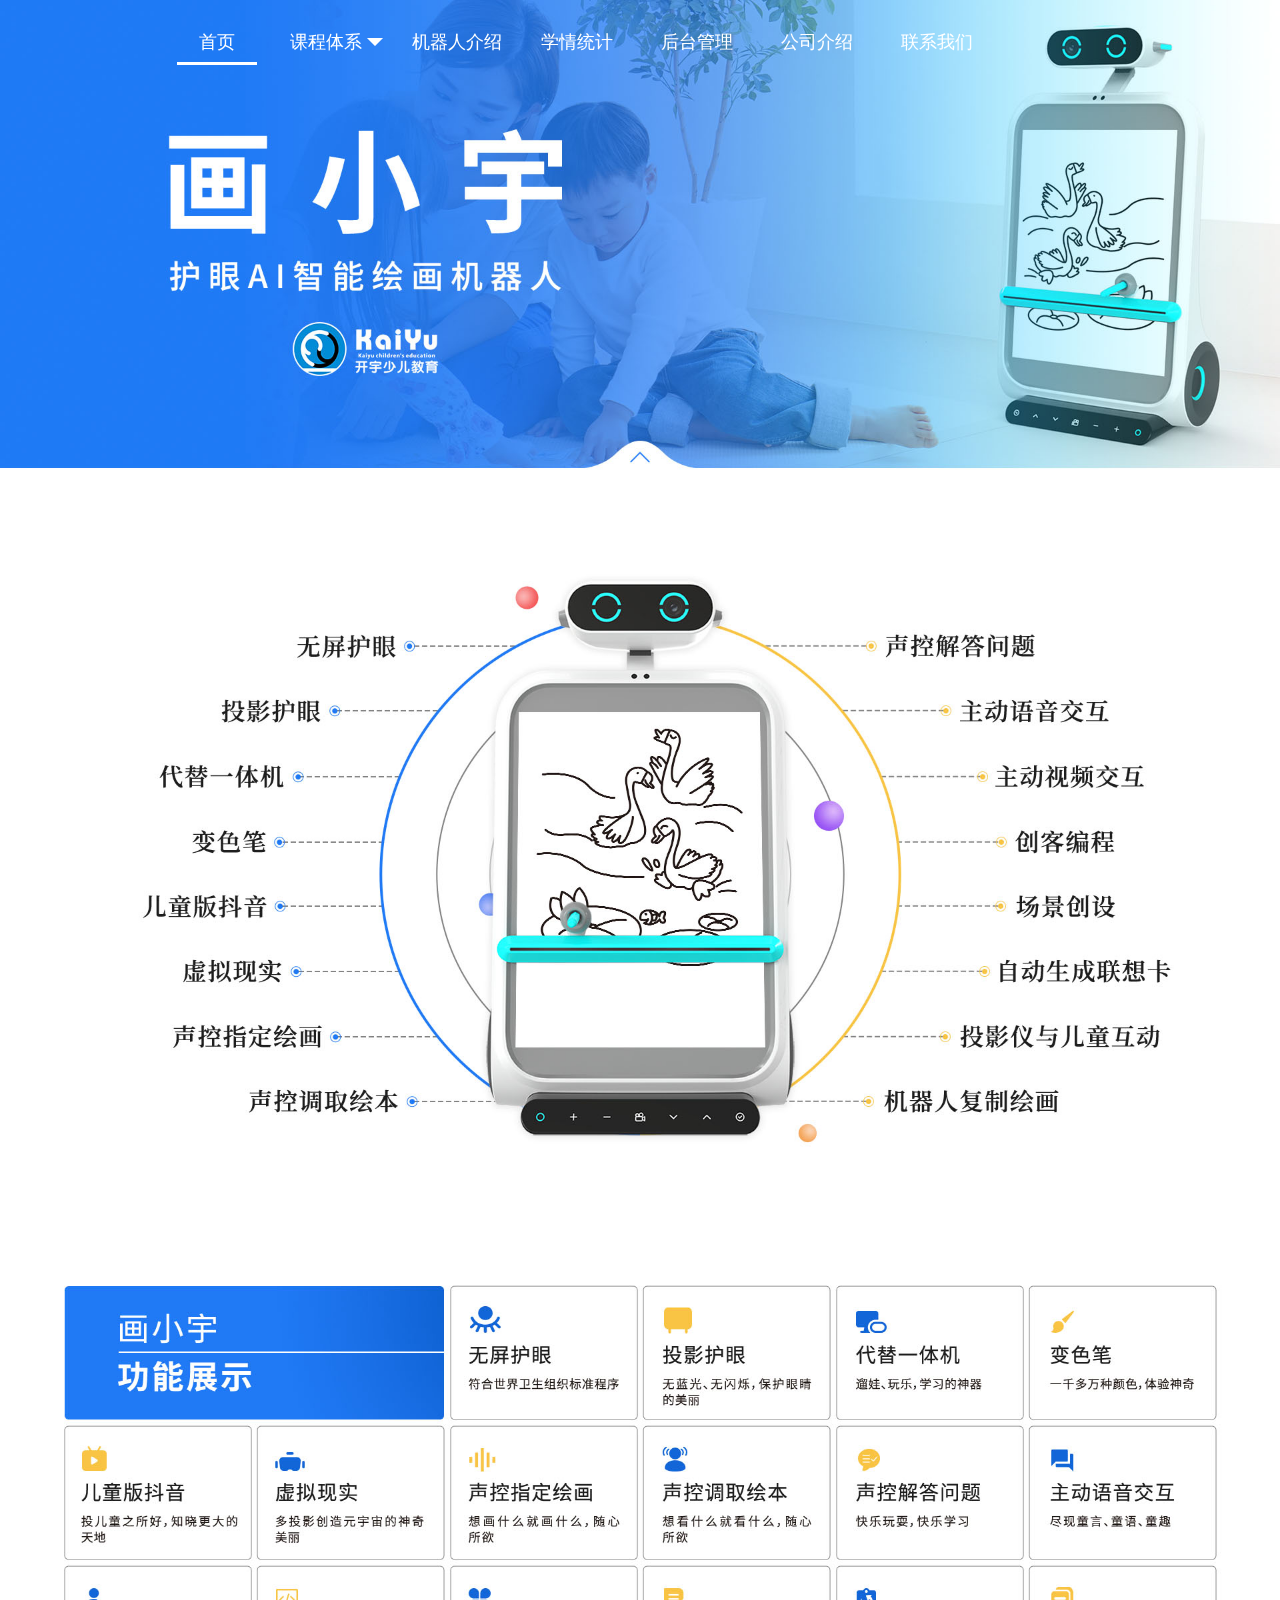
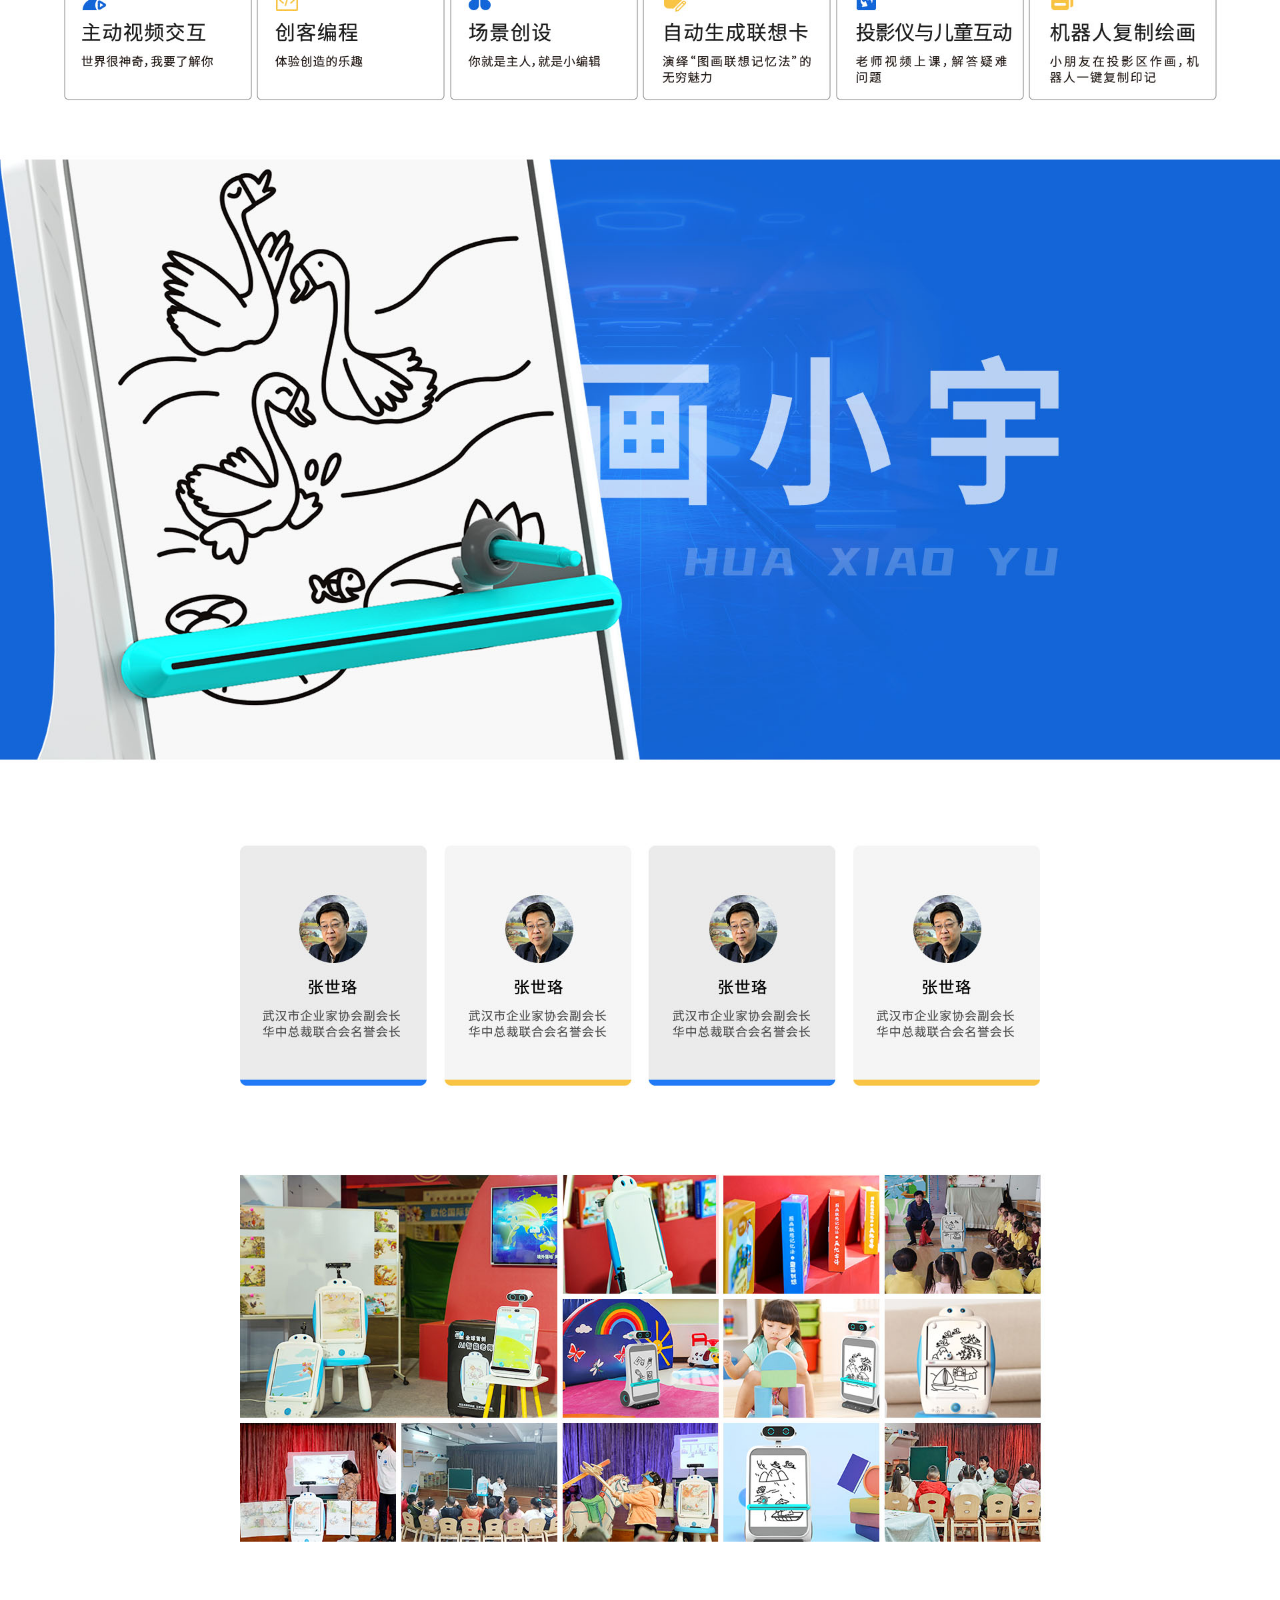
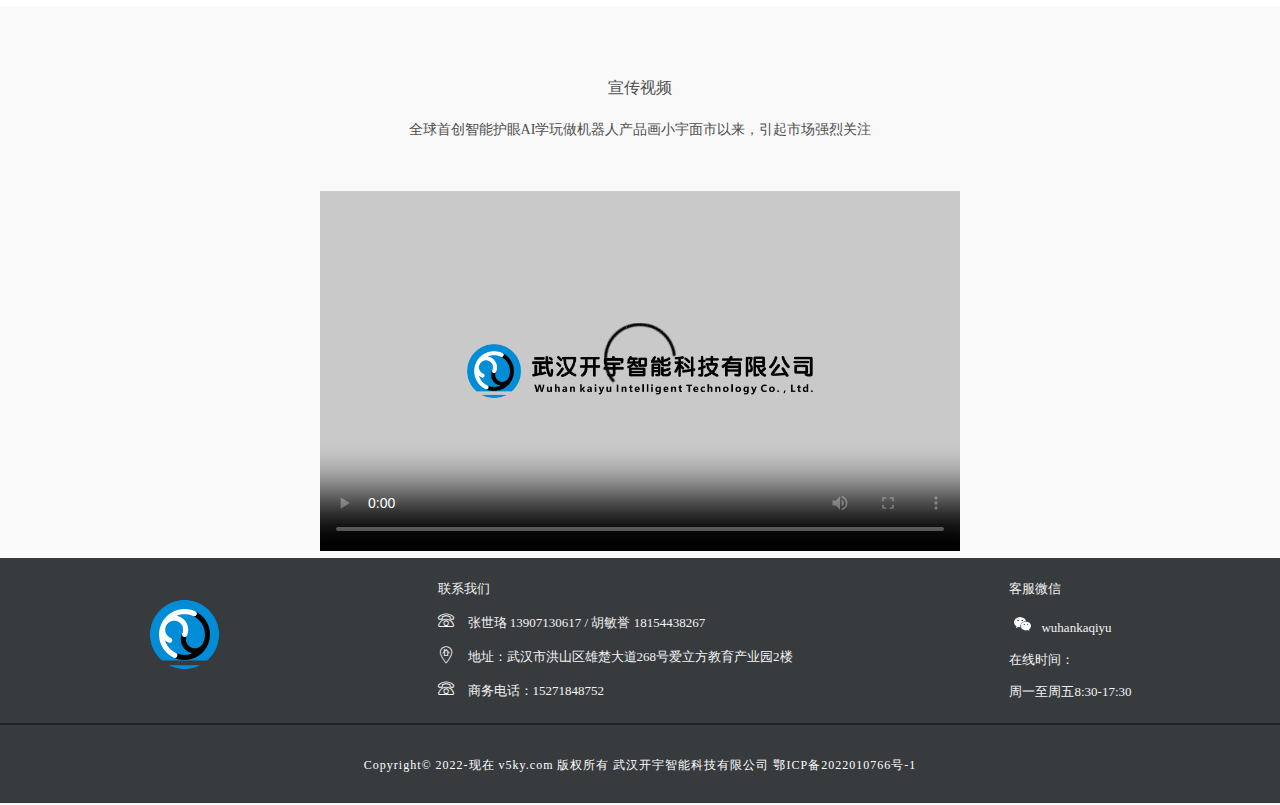
==== commit 5ee3a98f: "Update index.html" ====
--- a/index.html
+++ b/index.html
@@ -31,7 +31,7 @@
 							</a>
 							<ul class="dropdown" style="width:122px">
 								<li><a href="./course_detail.html">课程介绍</a></li>
-                                <li><a href="http://iot.v5ky.com/userbackcourse/#/ ">课程观看</a></li>
+                                <li><a href="http://iot.v5ky.com/course/#/">课程观看</a></li>
 								<li><a href="./online_course.html">线上课堂</a></li>
                                 <li><a href="./offline_course.html">线下课堂</a></li>
 							</ul>
@@ -170,4 +170,4 @@
 <!--	}*/-->
 <!--</script>-->
 </body>
-</html>+</html>
